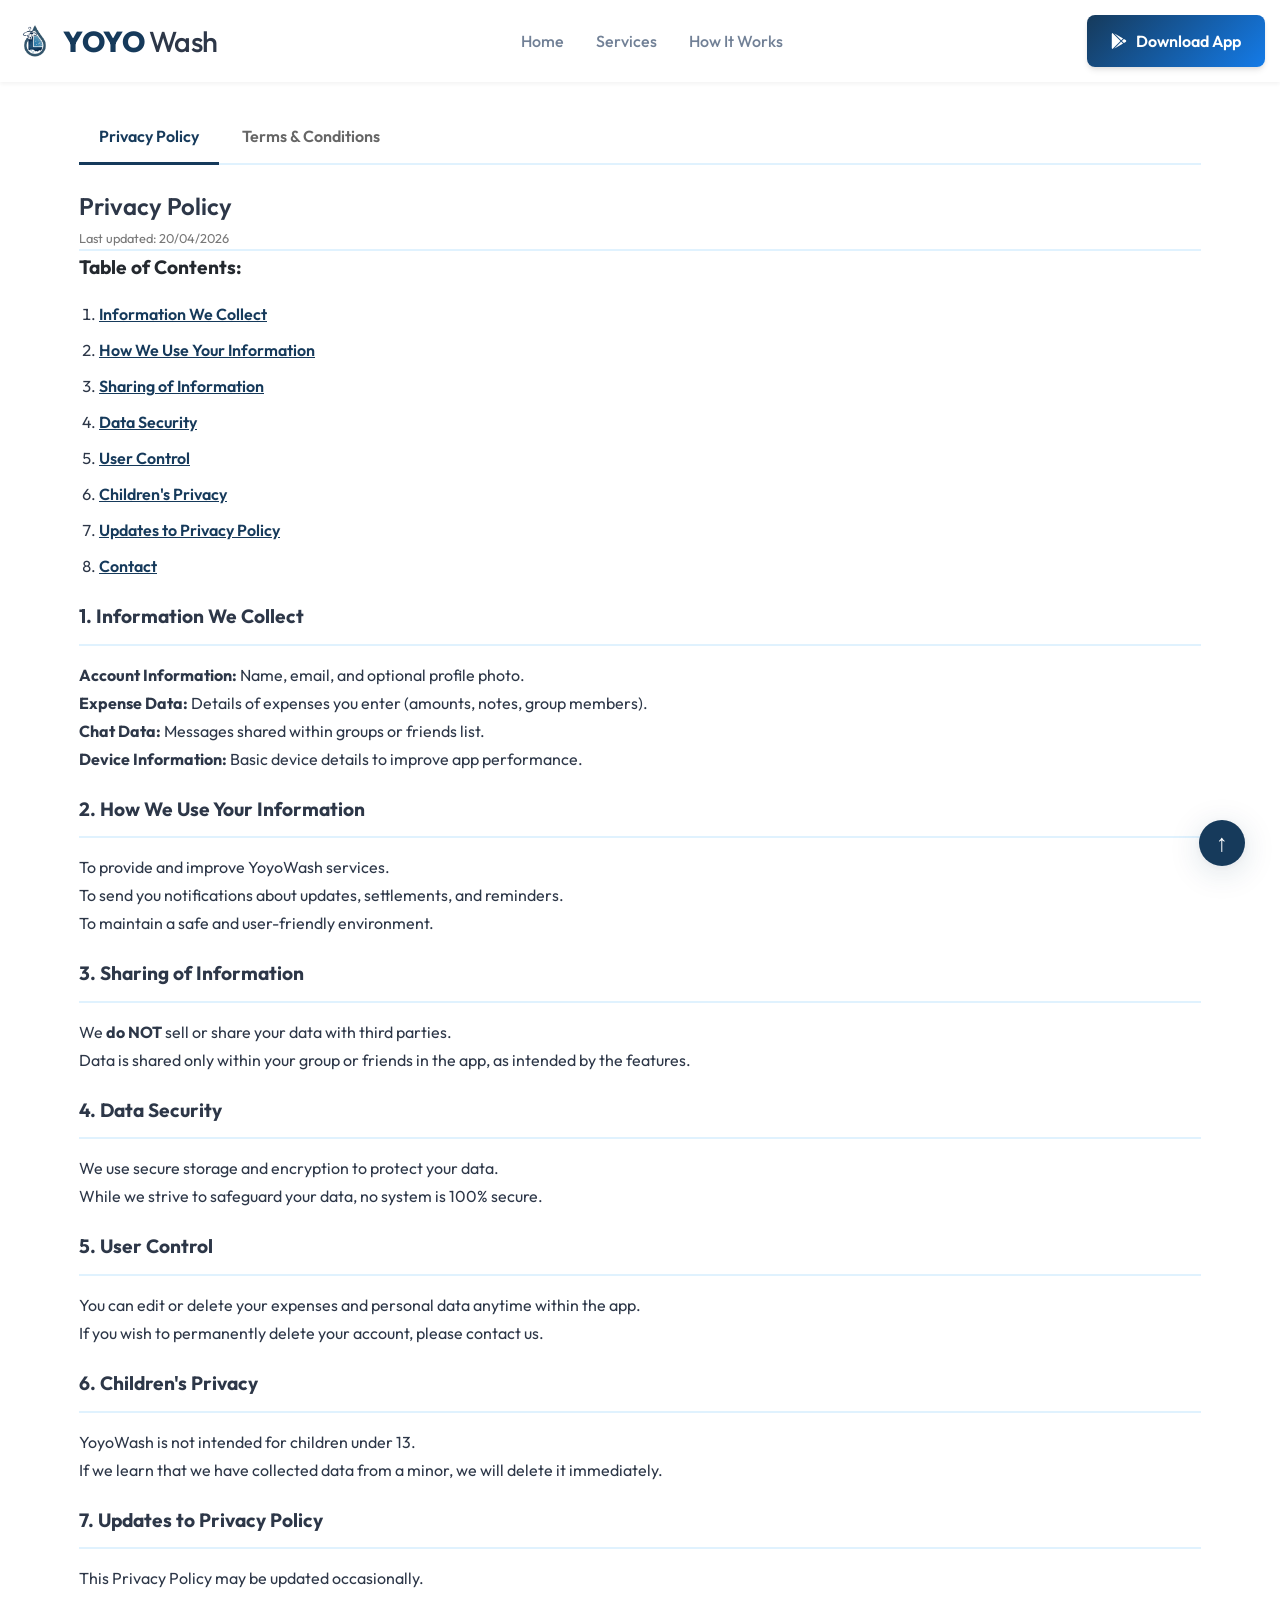
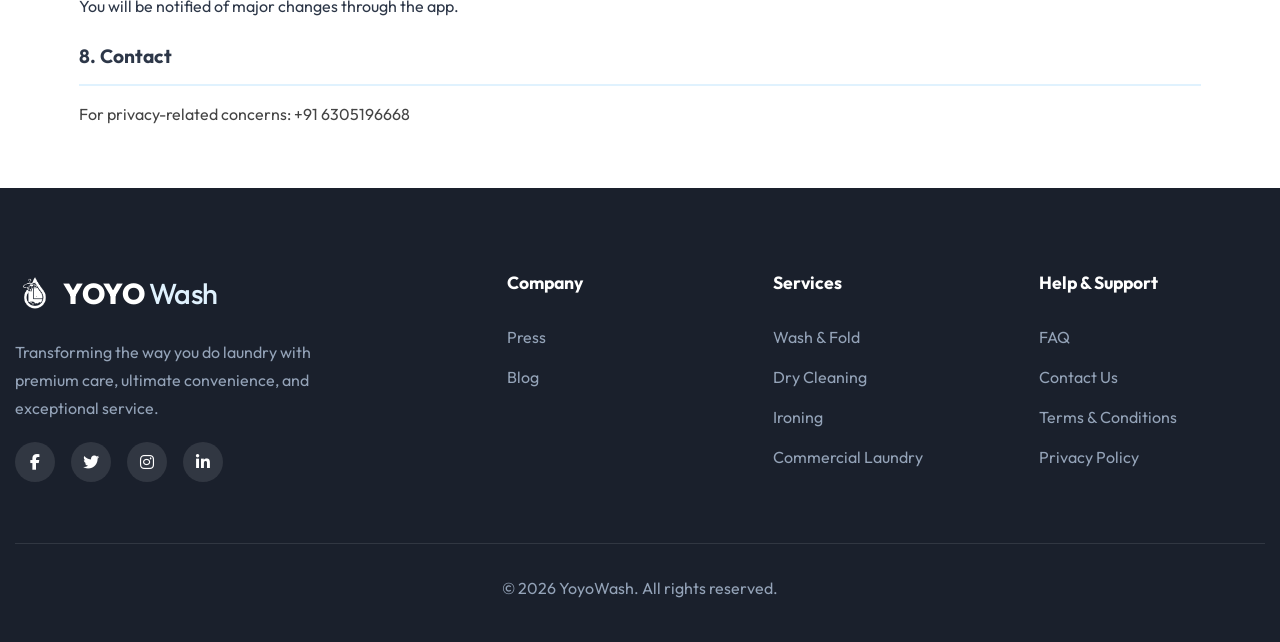
==== privacy/index.html @ 9753e6f0 "bug fixing" ====
<!DOCTYPE html>
<html lang="en">
<head>
  <meta charset="UTF-8" />
  <meta name="viewport" content="width=device-width, initial-scale=1" />
  <title>Privacy Policy</title>
  <link rel="preconnect" href="https://fonts.googleapis.com" />
  <link rel="preconnect" href="https://fonts.gstatic.com" crossorigin />
  <link href="https://fonts.googleapis.com/css2?family=Outfit:wght@300;400;500;600;700;800&display=swap" rel="stylesheet">
  <link href="https://fonts.googleapis.com/css2?family=Manrope:wght@400;700&display=swap" rel="stylesheet" />
  <link rel="stylesheet" href="../style.css">
  <link rel="stylesheet" href="https://cdnjs.cloudflare.com/ajax/libs/font-awesome/6.4.0/css/all.min.css">
  <style>
    :root {
      --primary: #163A5B;
      --secondary: #F59E0B;
      --dark: #2D3748;
      --shadow: 0 6px 32px 0 rgba(22, 58, 91, 0.15), 0 1.5px 8px 0 rgba(22, 58, 91, 0.05);
      --gradient2: linear-gradient(180deg, #163A5B 0%, #0F2840 100%);
    }
    html { scroll-behavior: smooth; }
    body {
      margin: 0;
      font-family: var(--font-family, "Outfit", sans-serif);
      background: #fff;
      color: var(--dark);
      min-height: 100vh;
      line-height: 1.75;
    }
    .container {
      width: 100%;
      max-width: 1350px;
      margin: auto;
      padding: 0 15px;
      box-sizing: border-box;
    }
    main { padding: 10px 5vw 40px; }

    /* Tabs */
    .tabs { border-bottom: 2px solid #E0F2FE; margin-bottom: 20px; }
    .tab-btn {
      background: none;
      border: none;
      border-bottom: 3px solid transparent;
      padding: 12px 20px;
      font-size: 1rem;
      font-weight: 600;
      color: #666;
      cursor: pointer;
      text-decoration: none;
      display: inline-block;
      transition: color 0.2s;
      user-select: none;
      margin-bottom: -2px;
    }
    .tab-btn.active {
      color: var(--primary);
      border-bottom: 3px solid var(--primary);
    }
    .tab-btn:hover { color: var(--secondary); }

    @media (max-width: 600px) {
      .tabs { display: flex; margin-bottom: 10px; }
      .tab-btn { font-size: 14px; padding: 10px 14px; }
    }

    /* Content */
    .terms-header {
      display: flex;
      flex-direction: column;
      align-items: flex-start;
      border-bottom: 2px solid #E0F2FE;
    }
    .terms-title { font-size: 1.5rem; font-weight: 600; color: var(--text-dark); }
    .last-updated { font-size: 0.8rem; color: #777; }

    .table-of-contents h3 { font-size: 1.2rem; margin-bottom: 15px; color: #24292f; }
    .table-of-contents ol { list-style-type: decimal; padding-left: 20px; margin: 0; }
    .table-of-contents li { margin: 8px 0; }
    .table-of-contents a { color: var(--primary); text-decoration: underline; font-weight: 600; }
    .table-of-contents a:hover { color: var(--secondary); }

    .section { margin: 20px 0; padding: 0 !important; }
    .section h2 {
      font-size: 1.2rem;
      font-weight: bold;
      color: var(--text-dark);
      margin-bottom: 15px;
      border-bottom: 2px solid #E0F2FE;
      padding-bottom: 10px;
    }
    .section p { line-height: 1.7; color: #444; margin: 15px 0; }

    /* Back to top */
    .back-to-top {
      position: fixed;
      bottom: 34px;
      right: 35px;
      background: var(--primary);
      color: #fff;
      border: none;
      border-radius: 50%;
      width: 46px;
      height: 46px;
      box-shadow: var(--shadow);
      cursor: pointer;
      z-index: 1001;
      font-size: 1.5rem;
      display: flex;
      align-items: center;
      justify-content: center;
      transition: transform 0.15s;
      user-select: none;
    }
    .back-to-top:hover {
      transform: translateY(-3px) scale(1.06);
      box-shadow: 0 5px 22px 0 rgba(243, 94, 176, 0.18);
    }
  </style>
</head>
<body style="padding-top: 100px;">
  <!-- Navigation -->
  <nav class="navbar scrolled">
      <div class="container nav-container">
          <a href="/" class="logo">
              <img src="../assets/yoyowash_logo.png" alt="YOYO Wash Logo" style="height: 40px; width: auto; margin-right: 8px;">
              <span class="logo-text" style="color: var(--primary-color);">YOYO <span style="font-weight: 500; color: var(--text-dark);">Wash</span></span>
          </a>

          <ul class="nav-links">
              <li><a href="/">Home</a></li>
              <li><a href="/#services">Services</a></li>
              <li><a href="/#how-it-works">How It Works</a></li>
          </ul>

          <div class="nav-actions">
              <a href="#" class="btn btn-primary">
                  <i class="fab fa-google-play" style="margin-right: 6px;"></i> Download App
              </a>
          </div>

          <button class="mobile-menu-btn">
              <i class="fas fa-bars"></i>
          </button>
      </div>
  </nav>

  <div class="container">
  <main>
    <div class="tabs">
      <a href="/privacy" class="tab-btn active">Privacy Policy</a>
      <a href="/terms" class="tab-btn">Terms &amp; Conditions</a>
    </div>

    <div class="terms-header">
      <span class="terms-title">Privacy Policy</span>
      <span class="last-updated">Last updated: 20/04/2026</span>
    </div>

    <div class="table-of-contents">
      <h3>Table of Contents:</h3>
      <ol>
        <li><a href="#intro">Information We Collect</a></li>
        <li><a href="#accept">How We Use Your Information</a></li>
        <li><a href="#user">Sharing of Information</a></li>
        <li><a href="#use">Data Security</a></li>
        <li><a href="#intellectual">User Control</a></li>
        <li><a href="#termination">Children's Privacy</a></li>
        <li><a href="#limitation">Updates to Privacy Policy</a></li>
        <li><a href="#third-party">Contact</a></li>
      </ol>
    </div>

    <div class="section" id="intro">
      <h2>1. Information We Collect</h2>
      <ul>
        <li><strong>Account Information:</strong> Name, email, and optional profile photo.</li>
        <li><strong>Expense Data:</strong> Details of expenses you enter (amounts, notes, group members).</li>
        <li><strong>Chat Data:</strong> Messages shared within groups or friends list.</li>
        <li><strong>Device Information:</strong> Basic device details to improve app performance.</li>
      </ul>
    </div>

    <div class="section" id="accept">
      <h2>2. How We Use Your Information</h2>
      <ul>
        <li>To provide and improve YoyoWash services.</li>
        <li>To send you notifications about updates, settlements, and reminders.</li>
        <li>To maintain a safe and user-friendly environment.</li>
      </ul>
    </div>

    <div class="section" id="user">
      <h2>3. Sharing of Information</h2>
      <ul>
        <li>We <strong>do NOT</strong> sell or share your data with third parties.</li>
        <li>Data is shared only within your group or friends in the app, as intended by the features.</li>
      </ul>
    </div>

    <div class="section" id="use">
      <h2>4. Data Security</h2>
      <ul>
        <li>We use secure storage and encryption to protect your data.</li>
        <li>While we strive to safeguard your data, no system is 100% secure.</li>
      </ul>
    </div>

    <div class="section" id="intellectual">
      <h2>5. User Control</h2>
      <ul>
        <li>You can edit or delete your expenses and personal data anytime within the app.</li>
        <li>If you wish to permanently delete your account, please contact us.</li>
      </ul>
    </div>

    <div class="section" id="termination">
      <h2>6. Children's Privacy</h2>
      <ul>
        <li>YoyoWash is not intended for children under 13.</li>
        <li>If we learn that we have collected data from a minor, we will delete it immediately.</li>
      </ul>
    </div>

    <div class="section" id="limitation">
      <h2>7. Updates to Privacy Policy</h2>
      <ul>
        <li>This Privacy Policy may be updated occasionally.</li>
        <li>You will be notified of major changes through the app.</li>
      </ul>
    </div>

    <div class="section" id="third-party">
      <h2>8. Contact</h2>
      <p>For privacy-related concerns: +91 6305196668</p>
    </div>
  </main>
  </div>

  <button class="back-to-top" onclick="window.scrollTo({top:0,behavior:'smooth'})" title="Back to top">↑</button>

  <!-- Footer -->
  <footer class="footer">
      <div class="container">
          <div class="footer-grid">
              <div class="footer-brand">
                  <a href="/" class="logo">
                      <img src="../assets/yoyowash_logo.png" alt="YOYO Wash Logo" style="height: 40px; width: auto; margin-right: 8px; filter: brightness(0) invert(1);">
                      <span class="logo-text" style="color: white;">YOYO <span style="font-weight: 500; color: #E0F2FE;">Wash</span></span>
                  </a>
                  <p>Transforming the way you do laundry with premium care, ultimate convenience, and exceptional service.</p>
                  <div class="social-links">
                      <a href="#"><i class="fab fa-facebook-f"></i></a>
                      <a href="#"><i class="fab fa-twitter"></i></a>
                      <a href="#"><i class="fab fa-instagram"></i></a>
                      <a href="#"><i class="fab fa-linkedin-in"></i></a>
                  </div>
              </div>

              <div class="footer-links-group">
                  <h4>Company</h4>
                  <ul class="footer-links">
                      <li><a href="#">Press</a></li>
                      <li><a href="#">Blog</a></li>
                  </ul>
              </div>

              <div class="footer-links-group">
                  <h4>Services</h4>
                  <ul class="footer-links">
                      <li><a href="#">Wash &amp; Fold</a></li>
                      <li><a href="#">Dry Cleaning</a></li>
                      <li><a href="#">Ironing</a></li>
                      <li><a href="#">Commercial Laundry</a></li>
                  </ul>
              </div>

              <div class="footer-links-group">
                  <h4>Help &amp; Support</h4>
                  <ul class="footer-links">
                      <li><a href="#">FAQ</a></li>
                      <li><a href="#">Contact Us</a></li>
                      <li><a href="/terms">Terms &amp; Conditions</a></li>
                      <li><a href="/privacy">Privacy Policy</a></li>
                  </ul>
              </div>
          </div>

          <div class="footer-bottom">
              <p>&copy; 2026 YoyoWash. All rights reserved.</p>
          </div>
      </div>
  </footer>

  <script>
    history.replaceState(null, '', '/privacy');
    document.querySelectorAll('a[href^="#"]').forEach(anchor => {
      anchor.addEventListener('click', function (e) {
        const targetId = this.getAttribute('href').substring(1);
        const targetEl = document.getElementById(targetId);
        if (targetEl) {
          e.preventDefault();
          const y = targetEl.getBoundingClientRect().top + window.pageYOffset - 20;
          window.scrollTo({ top: y, behavior: 'smooth' });
        }
      });
    });
  </script>
</body>
</html>
---- style.css ----
/* 
 * YoyoWash | Premium Laundry & Dry Cleaning Services
 * Main Stylesheet
 */

/* ==========================================================================
   Variables & Theme
   ========================================================================== */
   :root {
    /* Colors */
    --primary-color: #163A5B; /* Dark Navy/Teal from buttons */
    --primary-light: #E0F2FE; /* Light Blue from splash screen */
    --primary-dark: #0F2840; /* Darker Navy */
    
    --secondary-color: #38BDF8; /* Sky Blue */
    --accent-color: #F59E0B; /* Amber/Orange */
    
    --text-dark: #2D3748;
    --text-gray: #718096;
    --text-light: #A0AEC0;
    
    --bg-white: #FFFFFF;
    --bg-light: #F7FAFC;
    --bg-dark: #1A202C;
    
    --border-color: #E2E8F0;
    
    /* Typography */
    --font-family: 'Outfit', -apple-system, BlinkMacSystemFont, "Segoe UI", Roboto, Helvetica, Arial, sans-serif;
    
    /* Shadows */
    --shadow-sm: 0 2px 4px rgba(0,0,0,0.05);
    --shadow-md: 0 4px 6px -1px rgba(0,0,0,0.1), 0 2px 4px -1px rgba(0,0,0,0.06);
    --shadow-lg: 0 10px 15px -3px rgba(0,0,0,0.1), 0 4px 6px -2px rgba(0,0,0,0.05);
    --shadow-xl: 0 20px 25px -5px rgba(0,0,0,0.1), 0 10px 10px -5px rgba(0,0,0,0.04);
    --shadow-glow: 0 0 20px rgba(10, 102, 194, 0.3);
    
    /* Border Radius */
    --radius-sm: 8px;
    --radius-md: 12px;
    --radius-lg: 20px;
    --radius-full: 9999px;
    
    /* Transitions */
    --transition-fast: 0.2s ease;
    --transition-normal: 0.3s ease;
    --transition-slow: 0.5s ease;
}

/* ==========================================================================
   Reset & Base Styles
   ========================================================================== */
* {
    margin: 0;
    padding: 0;
    box-sizing: border-box;
}

html {
    scroll-behavior: smooth;
}

body {
    font-family: var(--font-family);
    color: var(--text-dark);
    background-color: var(--bg-white);
    line-height: 1.6;
    overflow-x: hidden;
}

a {
    text-decoration: none;
    color: inherit;
    transition: color var(--transition-fast);
}

ul {
    list-style: none;
}

img {
    max-width: 100%;
    height: auto;
    display: block;
}

.container {
    width: 100%;
    max-width: 1200px;
    margin: 0 auto;
    padding: 0 24px;
}

.section {
    padding: 100px 0;
}

.bg-light {
    background-color: var(--bg-light);
}

.highlight {
    color: var(--primary-color);
}

.highlight-text {
    background: linear-gradient(135deg, var(--primary-color), var(--secondary-color));
    -webkit-background-clip: text;
    -webkit-text-fill-color: transparent;
    background-clip: text;
}

/* ==========================================================================
   Buttons
   ========================================================================== */
.btn {
    display: inline-block;
    padding: 12px 24px;
    border-radius: var(--radius-sm);
    font-weight: 600;
    font-size: 1rem;
    text-align: center;
    cursor: pointer;
    transition: all var(--transition-normal);
    border: none;
}

.btn-primary {
    background: linear-gradient(135deg, var(--primary-color), #147BE8);
    color: white;
    box-shadow: var(--shadow-md);
}

.btn-primary:hover {
    transform: translateY(-2px);
    box-shadow: var(--shadow-lg), var(--shadow-glow);
    color: white;
}

.btn-secondary {
    background-color: white;
    color: var(--text-dark);
    box-shadow: var(--shadow-sm);
    border: 1px solid var(--border-color);
}

.btn-secondary:hover {
    transform: translateY(-2px);
    box-shadow: var(--shadow-md);
    border-color: var(--primary-color);
    color: var(--primary-color);
}

.btn-outline {
    background-color: transparent;
    color: var(--primary-color);
    border: 2px solid var(--primary-color);
}

.btn-outline:hover {
    background-color: var(--primary-light);
}

.btn-large {
    padding: 16px 32px;
    font-size: 1.1rem;
}

/* ==========================================================================
   Navigation
   ========================================================================== */
.navbar {
    position: fixed;
    top: 0;
    left: 0;
    width: 100%;
    background-color: rgba(255, 255, 255, 0.9);
    backdrop-filter: blur(10px);
    -webkit-backdrop-filter: blur(10px);
    z-index: 1000;
    transition: all var(--transition-normal);
    padding: 20px 0;
}

.navbar.scrolled {
    padding: 15px 0;
    box-shadow: var(--shadow-sm);
    background-color: rgba(255, 255, 255, 0.98);
}

.nav-container {
    display: flex;
    justify-content: space-between;
    align-items: center;
}

.logo {
    display: flex;
    align-items: center;
}

.logo-text {
    font-size: 1.8rem;
    font-weight: 800;
    letter-spacing: -0.5px;
}

.nav-links {
    display: flex;
    gap: 32px;
}

.nav-links a {
    font-weight: 500;
    color: var(--text-gray);
    position: relative;
}

.nav-links a:hover, .nav-links a.active {
    color: var(--primary-color);
}

.nav-links a::after {
    content: '';
    position: absolute;
    bottom: -4px;
    left: 0;
    width: 0;
    height: 2px;
    background-color: var(--primary-color);
    transition: width var(--transition-normal);
}

.nav-links a:hover::after, .nav-links a.active::after {
    width: 100%;
}

.nav-actions {
    display: flex;
    gap: 16px;
    align-items: center;
}

.mobile-menu-btn {
    display: none;
    font-size: 1.5rem;
    background: none;
    border: none;
    color: var(--text-dark);
    cursor: pointer;
}

/* ==========================================================================
   Hero Section
   ========================================================================== */
.hero {
    padding: 160px 0 80px;
    min-height: 100vh;
    display: flex;
    align-items: center;
    background: radial-gradient(circle at 100% 0%, var(--primary-light) 0%, white 50%);
    overflow: hidden;
}

.hero-container {
    display: grid;
    grid-template-columns: 1fr 1fr;
    gap: 60px;
    align-items: center;
}

.hero-content {
    max-width: 600px;
}

.badge {
    display: inline-block;
    padding: 8px 16px;
    background-color: var(--primary-light);
    color: var(--primary-color);
    border-radius: var(--radius-sm);
    font-weight: 600;
    font-size: 0.9rem;
    margin-bottom: 24px;
    border: 1px solid rgba(22, 58, 91, 0.1);
}

.hero-title {
    font-size: 4rem;
    line-height: 1.1;
    font-weight: 800;
    margin-bottom: 24px;
    letter-spacing: -1px;
}

.hero-subtitle {
    font-size: 1.2rem;
    color: var(--text-gray);
    margin-bottom: 40px;
}

.hero-buttons {
    display: flex;
    gap: 16px;
    margin-bottom: 60px;
}

.hero-stats {
    display: flex;
    align-items: center;
    gap: 30px;
}

.stat-item {
    display: flex;
    flex-direction: column;
}

.stat-number {
    font-size: 1.8rem;
    font-weight: 700;
    color: var(--text-dark);
}

.stat-label {
    font-size: 0.9rem;
    color: var(--text-gray);
}

.stat-divider {
    width: 1px;
    height: 40px;
    background-color: var(--border-color);
}

.hero-image-wrapper {
    position: relative;
}

.hero-image-backdrop {
    position: absolute;
    top: 50%;
    left: 50%;
    transform: translate(-50%, -50%);
    width: 120%;
    height: 120%;
    background: radial-gradient(circle, var(--primary-light) 0%, transparent 70%);
    z-index: -1;
}

.hero-image {
    border-radius: var(--radius-lg);
    box-shadow: var(--shadow-xl);
    animation: float 6s ease-in-out infinite;
}

.floating-card {
    position: absolute;
    background: white;
    padding: 16px;
    border-radius: var(--radius-md);
    box-shadow: var(--shadow-lg);
    display: flex;
    align-items: center;
    gap: 16px;
    animation: float 5s ease-in-out infinite reverse;
}

.floating-card-1 {
    bottom: -20px;
    left: -40px;
}

.floating-card strong {
    display: block;
    font-size: 0.95rem;
}

.floating-card span {
    font-size: 0.85rem;
    color: var(--text-gray);
}

.icon-circle {
    width: 40px;
    height: 40px;
    border-radius: 50%;
    background-color: #10B981;
    color: white;
    display: flex;
    align-items: center;
    justify-content: center;
    font-size: 1.2rem;
}

@keyframes float {
    0% { transform: translateY(0px); }
    50% { transform: translateY(-15px); }
    100% { transform: translateY(0px); }
}

/* ==========================================================================
   Section Headers
   ========================================================================== */
.section-header {
    text-align: center;
    max-width: 600px;
    margin: 0 auto 60px;
}

.section-header h2 {
    font-size: 2.5rem;
    font-weight: 700;
    margin-bottom: 16px;
}

.section-header p {
    color: var(--text-gray);
    font-size: 1.1rem;
}

/* ==========================================================================
   Services Section
   ========================================================================== */
.services-grid {
    display: grid;
    grid-template-columns: repeat(auto-fit, minmax(320px, 1fr));
    gap: 30px;
}

.service-card {
    background: white;
    border-radius: var(--radius-lg);
    overflow: hidden;
    box-shadow: var(--shadow-md);
    transition: all var(--transition-normal);
    border: 1px solid var(--border-color);
}

.service-card:hover {
    transform: translateY(-10px);
    box-shadow: var(--shadow-xl);
    border-color: var(--primary-light);
}

.service-image {
    height: 240px;
    background-color: var(--bg-light);
    display: flex;
    align-items: center;
    justify-content: center;
    overflow: hidden;
}

.service-image img {
    width: 100%;
    height: 100%;
    object-fit: cover;
    transition: transform var(--transition-normal);
}

.service-card:hover .service-image img {
    transform: scale(1.05);
}

.service-content {
    padding: 30px;
}

.service-content h3 {
    font-size: 1.5rem;
    margin-bottom: 12px;
}

.service-content p {
    color: var(--text-gray);
    margin-bottom: 24px;
}

.service-link {
    color: var(--primary-color);
    font-weight: 600;
    display: inline-flex;
    align-items: center;
    gap: 8px;
}

.service-link:hover {
    color: var(--primary-dark);
}

.service-link i {
    transition: transform var(--transition-fast);
}

.service-link:hover i {
    transform: translateX(4px);
}

/* ==========================================================================
   How It Works Section
   ========================================================================== */
.steps-container {
    display: flex;
    justify-content: space-between;
    position: relative;
    padding-top: 40px;
}

.step-card {
    text-align: center;
    width: 22%;
    position: relative;
    z-index: 2;
}

.step-number {
    position: absolute;
    top: -40px;
    left: 50%;
    transform: translateX(-50%);
    font-size: 4rem;
    font-weight: 800;
    color: rgba(10, 102, 194, 0.05);
    z-index: -1;
}

.step-icon {
    width: 80px;
    height: 80px;
    background: white;
    border-radius: 50%;
    display: flex;
    align-items: center;
    justify-content: center;
    font-size: 2rem;
    color: var(--primary-color);
    box-shadow: var(--shadow-md);
    margin: 0 auto 24px;
    position: relative;
}

.step-card h3 {
    font-size: 1.25rem;
    margin-bottom: 12px;
}

.step-card p {
    color: var(--text-gray);
    font-size: 0.95rem;
}

.step-connector {
    flex-grow: 1;
    height: 2px;
    background-color: var(--border-color);
    position: relative;
    top: 40px;
    margin: 0 10px;
    z-index: 1;
}

.step-connector::after {
    content: '';
    position: absolute;
    top: -4px;
    right: 0;
    width: 10px;
    height: 10px;
    border-top: 2px solid var(--border-color);
    border-right: 2px solid var(--border-color);
    transform: rotate(45deg);
}

/* ==========================================================================
   CTA Section
   ========================================================================== */
.cta-card {
    background: linear-gradient(135deg, var(--primary-color), var(--primary-dark));
    border-radius: var(--radius-lg);
    padding: 60px;
    color: white;
    text-align: center;
    position: relative;
    overflow: hidden;
    box-shadow: var(--shadow-xl);
}

.cta-card::before {
    content: '';
    position: absolute;
    top: 0;
    left: 0;
    width: 100%;
    height: 100%;
    background-image: url('[data-uri]');
    opacity: 0.5;
}

.cta-content {
    position: relative;
    z-index: 2;
    max-width: 600px;
    margin: 0 auto;
}

.cta-content h2 {
    font-size: 2.5rem;
    font-weight: 700;
    margin-bottom: 16px;
}

.cta-content p {
    font-size: 1.1rem;
    margin-bottom: 40px;
    opacity: 0.9;
}

.app-buttons {
    display: flex;
    justify-content: center;
    gap: 20px;
}

.app-btn {
    display: flex;
    align-items: center;
    gap: 12px;
    background: white;
    color: var(--text-dark);
    padding: 12px 24px;
    border-radius: var(--radius-sm);
    transition: transform var(--transition-fast);
}

.app-btn:hover {
    transform: translateY(-3px);
    color: var(--text-dark);
}

.app-btn i {
    font-size: 2rem;
}

.app-btn-text {
    text-align: left;
}

.app-btn-text span {
    display: block;
    font-size: 0.7rem;
    text-transform: uppercase;
}

.app-btn-text strong {
    display: block;
    font-size: 1.1rem;
    font-weight: 700;
}

/* ==========================================================================
   Footer
   ========================================================================== */
.footer {
    background-color: var(--bg-dark);
    color: white;
    padding: 80px 0 40px;
}

.footer-grid {
    display: grid;
    grid-template-columns: 2fr 1fr 1fr 1fr;
    gap: 40px;
    margin-bottom: 60px;
}

.footer-brand p {
    color: #94A3B8;
    margin: 20px 0;
    max-width: 300px;
}

.social-links {
    display: flex;
    gap: 16px;
}

.social-links a {
    width: 40px;
    height: 40px;
    border-radius: 50%;
    background-color: rgba(255, 255, 255, 0.1);
    display: flex;
    align-items: center;
    justify-content: center;
    transition: all var(--transition-fast);
}

.social-links a:hover {
    background-color: var(--primary-color);
    transform: translateY(-3px);
}

.footer-links-group h4 {
    font-size: 1.1rem;
    margin-bottom: 24px;
}

.footer-links li {
    margin-bottom: 12px;
}

.footer-links a {
    color: #94A3B8;
}

.footer-links a:hover {
    color: white;
    padding-left: 5px;
}

.footer-bottom {
    text-align: center;
    padding-top: 30px;
    border-top: 1px solid rgba(255, 255, 255, 0.1);
    color: #94A3B8;
}

/* ==========================================================================
   Responsive Design
   ========================================================================== */
@media (max-width: 1024px) {
    .hero-title {
        font-size: 3.5rem;
    }
    
    .hero-container {
        gap: 30px;
    }
    
    .steps-container {
        flex-direction: column;
        align-items: center;
        gap: 60px;
    }
    
    .step-card {
        width: 100%;
        max-width: 300px;
    }
    
    .step-connector {
        display: none;
    }
    
    .footer-grid {
        grid-template-columns: 1fr 1fr;
    }
}

@media (max-width: 768px) {
    .nav-links, .nav-actions {
        display: none; /* In a real app, you'd add mobile menu logic */
    }
    
    .mobile-menu-btn {
        display: block;
    }
    
    .hero {
        padding-top: 120px;
    }
    
    .hero-container {
        grid-template-columns: 1fr;
        text-align: center;
    }
    
    .hero-content {
        margin: 0 auto;
    }
    
    .hero-buttons {
        justify-content: center;
    }
    
    .hero-stats {
        justify-content: center;
    }
    
    .floating-card {
        display: none;
    }
    
    .cta-card {
        padding: 40px 20px;
    }
    
    .app-buttons {
        flex-direction: column;
        align-items: center;
    }
    
    .app-btn {
        width: 100%;
        max-width: 250px;
        justify-content: center;
    }
    
    .footer-grid {
        grid-template-columns: 1fr;
        text-align: center;
    }
    
    .footer-brand p {
        margin: 20px auto;
    }
    
    .social-links {
        justify-content: center;
    }
}

@media (max-width: 480px) {
    .hero-title {
        font-size: 2.5rem;
    }
    
    .hero-buttons {
        flex-direction: column;
    }
    
    .hero-stats {
        flex-direction: column;
        gap: 15px;
    }
    
    .stat-divider {
        width: 40px;
        height: 1px;
    }
    
    .section {
        padding: 60px 0;
    }
}
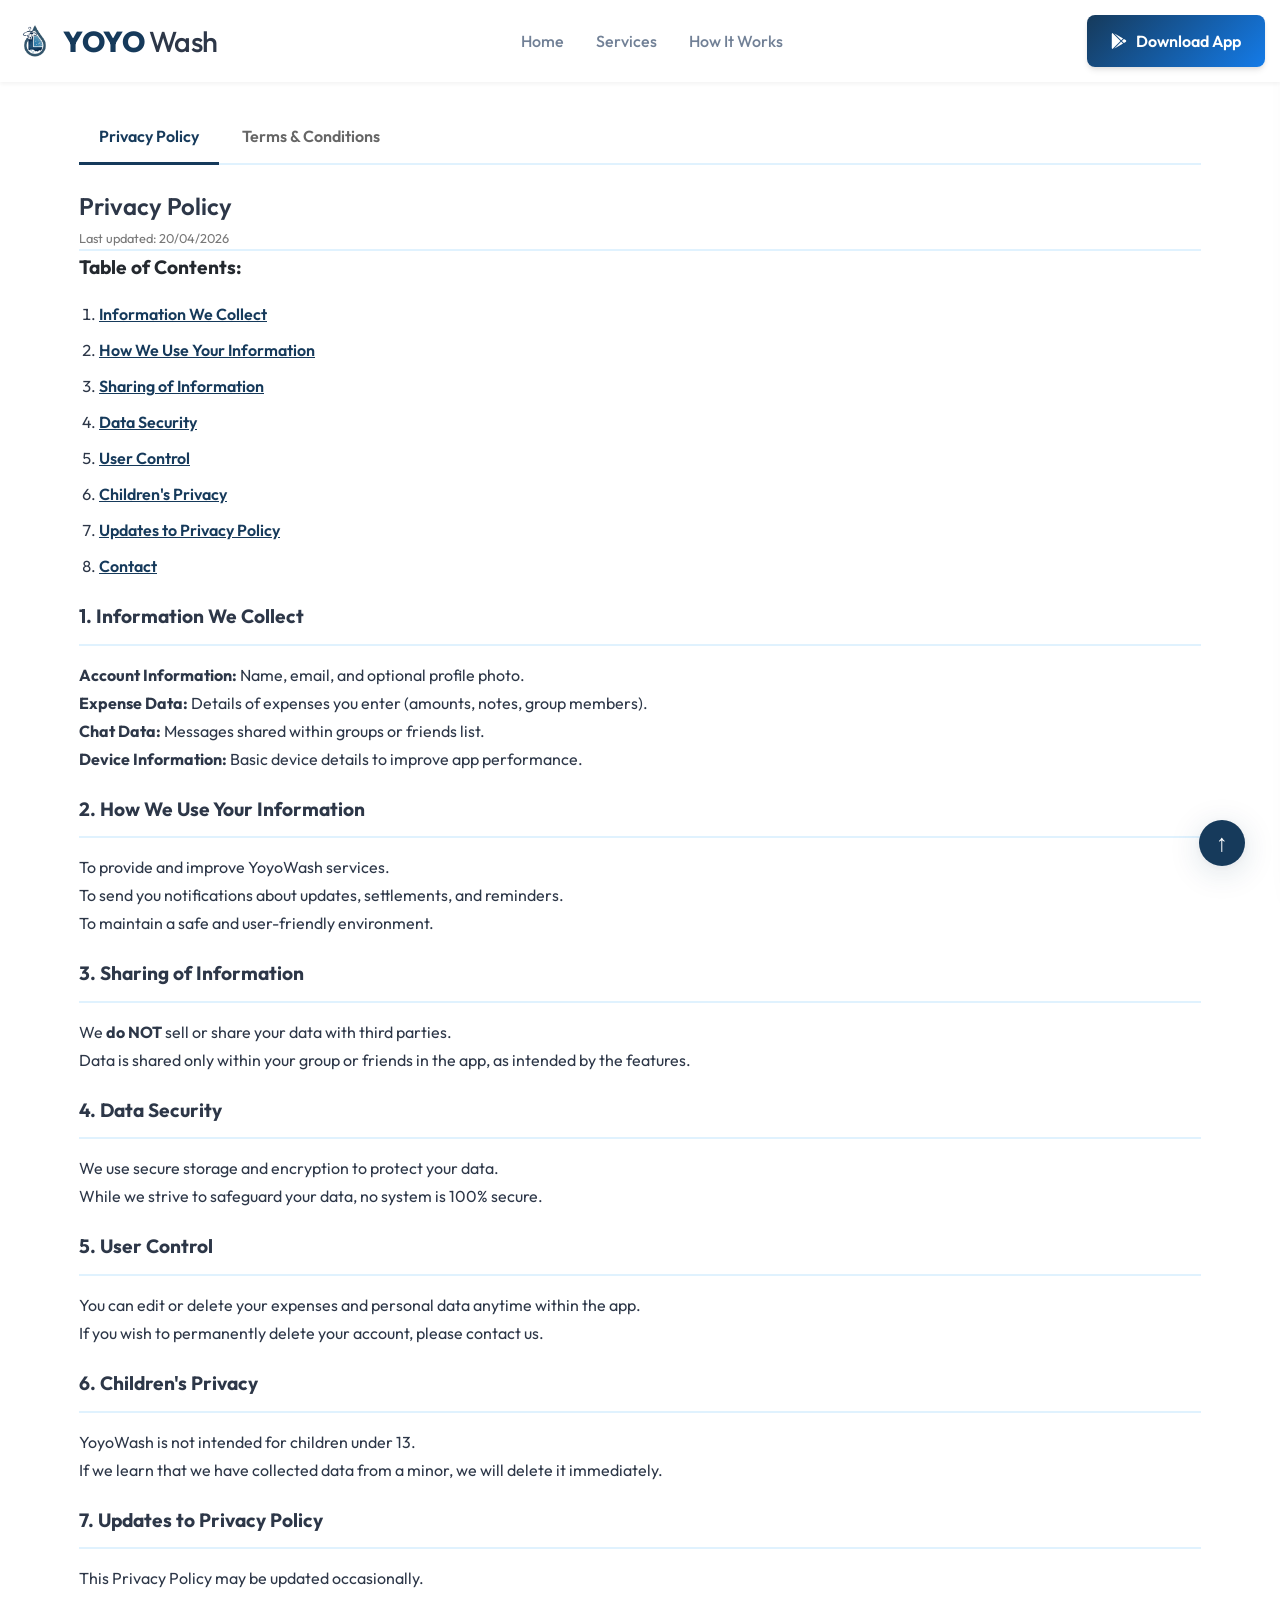
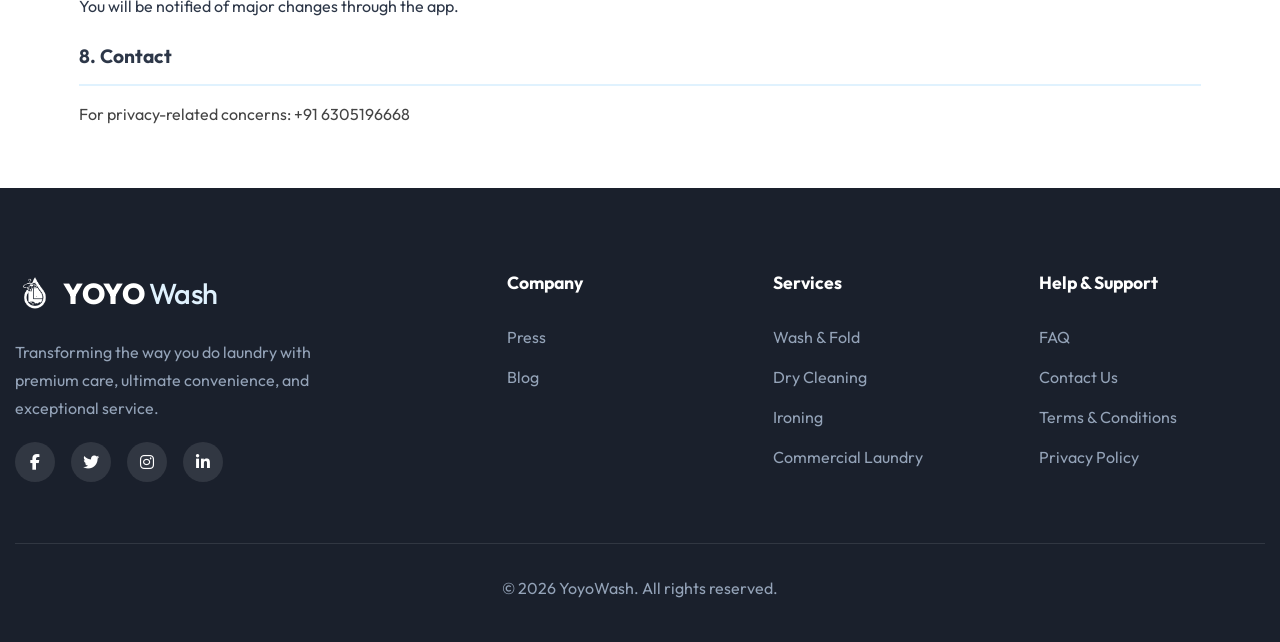
==== commit 7f50807c: "delete pagedd added" ====
--- a/privacy/index.html
+++ b/privacy/index.html
@@ -139,11 +139,23 @@
               </a>
           </div>
 
-          <button class="mobile-menu-btn">
+          <button class="mobile-menu-btn" id="hamburgerBtn">
               <i class="fas fa-bars"></i>
           </button>
       </div>
   </nav>
+
+  <div id="menuBackdrop"></div>
+  <div id="mobileNav">
+      <ul>
+          <li><a href="/">Home</a></li>
+          <li><a href="/#services">Services</a></li>
+          <li><a href="/#how-it-works">How It Works</a></li>
+      </ul>
+      <a href="#" class="btn btn-primary">
+          <i class="fab fa-google-play" style="margin-right: 6px;"></i> Download App
+      </a>
+  </div>
 
   <div class="container">
   <main>
@@ -294,6 +306,7 @@
 
   <script>
     history.replaceState(null, '', '/privacy');
+
     document.querySelectorAll('a[href^="#"]').forEach(anchor => {
       anchor.addEventListener('click', function (e) {
         const targetId = this.getAttribute('href').substring(1);
@@ -305,6 +318,30 @@
         }
       });
     });
+
+    const hamburgerBtn = document.getElementById('hamburgerBtn');
+    const mobileNav = document.getElementById('mobileNav');
+    const backdrop = document.getElementById('menuBackdrop');
+    if (hamburgerBtn && mobileNav && backdrop) {
+      const icon = hamburgerBtn.querySelector('i');
+      hamburgerBtn.addEventListener('click', () => {
+        const isOpen = mobileNav.classList.toggle('show');
+        backdrop.classList.toggle('show');
+        icon.className = isOpen ? 'fas fa-times' : 'fas fa-bars';
+      });
+      backdrop.addEventListener('click', () => {
+        mobileNav.classList.remove('show');
+        backdrop.classList.remove('show');
+        icon.className = 'fas fa-bars';
+      });
+      mobileNav.querySelectorAll('a').forEach(link => {
+        link.addEventListener('click', () => {
+          mobileNav.classList.remove('show');
+          backdrop.classList.remove('show');
+          icon.className = 'fas fa-bars';
+        });
+      });
+    }
   </script>
 </body>
 </html>
--- a/style.css
+++ b/style.css
@@ -727,120 +727,140 @@
 }
 
 /* ==========================================================================
+   Mobile Navigation Drawer
+   ========================================================================== */
+#menuBackdrop {
+    display: none;
+    position: fixed;
+    inset: 0;
+    background: rgba(0, 0, 0, 0.45);
+    z-index: 998;
+}
+#menuBackdrop.show { display: block; }
+
+#mobileNav {
+    position: fixed;
+    top: 0;
+    right: 0;
+    width: 280px;
+    height: 100%;
+    background: white;
+    z-index: 999;
+    padding: 84px 28px 40px;
+    box-shadow: -6px 0 30px rgba(0, 0, 0, 0.12);
+    transform: translateX(110%);
+    transition: transform 0.3s ease;
+    overflow-y: auto;
+    display: flex;
+    flex-direction: column;
+}
+#mobileNav.show { transform: translateX(0); }
+
+#mobileNav ul {
+    list-style: none;
+    padding: 0;
+    margin: 0 0 28px;
+}
+#mobileNav ul li a {
+    display: block;
+    padding: 15px 0;
+    font-size: 1.05rem;
+    font-weight: 500;
+    color: var(--text-dark);
+    border-bottom: 1px solid var(--border-color);
+    transition: color var(--transition-fast);
+}
+#mobileNav ul li a:hover { color: var(--primary-color); }
+#mobileNav .btn { text-align: center; display: block; }
+
+/* ==========================================================================
    Responsive Design
    ========================================================================== */
+
+/* Tablet */
 @media (max-width: 1024px) {
-    .hero-title {
-        font-size: 3.5rem;
-    }
-    
-    .hero-container {
-        gap: 30px;
-    }
-    
+    .hero-title { font-size: 3rem; }
+    .hero-container { gap: 40px; }
+
     .steps-container {
         flex-direction: column;
         align-items: center;
-        gap: 60px;
+        gap: 50px;
     }
-    
-    .step-card {
-        width: 100%;
-        max-width: 300px;
+    .step-card { width: 100%; max-width: 340px; }
+    .step-connector { display: none; }
+
+    .footer-grid { grid-template-columns: 1fr 1fr; }
+    .cta-content h2 { font-size: 2rem; }
+}
+
+/* Mobile */
+@media (max-width: 768px) {
+    .container { padding: 0 16px; }
+
+    .nav-links, .nav-actions { display: none; }
+    .mobile-menu-btn { display: block; }
+
+    .hero {
+        padding: 100px 0 60px;
+        min-height: auto;
     }
-    
-    .step-connector {
-        display: none;
-    }
-    
-    .footer-grid {
-        grid-template-columns: 1fr 1fr;
-    }
-}
-
-@media (max-width: 768px) {
-    .nav-links, .nav-actions {
-        display: none; /* In a real app, you'd add mobile menu logic */
-    }
-    
-    .mobile-menu-btn {
-        display: block;
-    }
-    
-    .hero {
-        padding-top: 120px;
-    }
-    
     .hero-container {
         grid-template-columns: 1fr;
         text-align: center;
+        gap: 40px;
     }
-    
-    .hero-content {
+    .hero-content { max-width: 100%; margin: 0 auto; }
+    .hero-title { font-size: 2.5rem; }
+    .hero-subtitle { font-size: 1rem; }
+    .hero-buttons { justify-content: center; flex-wrap: wrap; }
+    .hero-stats { justify-content: center; }
+    .hero-image-wrapper { max-width: 420px; margin: 0 auto; }
+    .floating-card { display: none; }
+
+    .section { padding: 60px 0; }
+    .section-header { margin-bottom: 40px; }
+    .section-header h2 { font-size: 2rem; }
+    .section-header p { font-size: 1rem; }
+
+    .services-grid {
+        grid-template-columns: 1fr;
+        max-width: 480px;
         margin: 0 auto;
     }
-    
-    .hero-buttons {
-        justify-content: center;
-    }
-    
-    .hero-stats {
-        justify-content: center;
-    }
-    
-    .floating-card {
-        display: none;
-    }
-    
-    .cta-card {
-        padding: 40px 20px;
-    }
-    
-    .app-buttons {
-        flex-direction: column;
-        align-items: center;
-    }
-    
-    .app-btn {
-        width: 100%;
-        max-width: 250px;
-        justify-content: center;
-    }
-    
+
+    .cta-card { padding: 40px 20px; }
+    .cta-content h2 { font-size: 1.8rem; }
+    .app-buttons { flex-direction: column; align-items: center; }
+    .app-btn { width: 100%; max-width: 260px; justify-content: center; }
+
+    .footer { padding: 60px 0 30px; }
     .footer-grid {
         grid-template-columns: 1fr;
         text-align: center;
+        margin-bottom: 40px;
     }
-    
-    .footer-brand p {
-        margin: 20px auto;
-    }
-    
-    .social-links {
-        justify-content: center;
-    }
-}
-
+    .footer-brand p { margin: 20px auto; }
+    .social-links { justify-content: center; }
+    .footer-links { padding: 0; }
+}
+
+/* Small Mobile */
 @media (max-width: 480px) {
-    .hero-title {
-        font-size: 2.5rem;
-    }
-    
-    .hero-buttons {
-        flex-direction: column;
-    }
-    
-    .hero-stats {
-        flex-direction: column;
-        gap: 15px;
-    }
-    
-    .stat-divider {
-        width: 40px;
-        height: 1px;
-    }
-    
-    .section {
-        padding: 60px 0;
-    }
-}
+    .hero-title { font-size: 2rem; letter-spacing: -0.5px; }
+    .hero-buttons { flex-direction: column; align-items: center; }
+    .hero-buttons .btn { width: 100%; max-width: 300px; }
+    .hero-stats { flex-direction: column; gap: 12px; }
+    .stat-divider { width: 40px; height: 1px; }
+    .stat-number { font-size: 1.5rem; }
+
+    .section { padding: 50px 0; }
+    .section-header h2 { font-size: 1.75rem; }
+
+    .badge { font-size: 0.8rem; padding: 6px 12px; }
+
+    .cta-content h2 { font-size: 1.5rem; }
+    .cta-content p { font-size: 1rem; }
+
+    .logo-text { font-size: 1.4rem; }
+}
